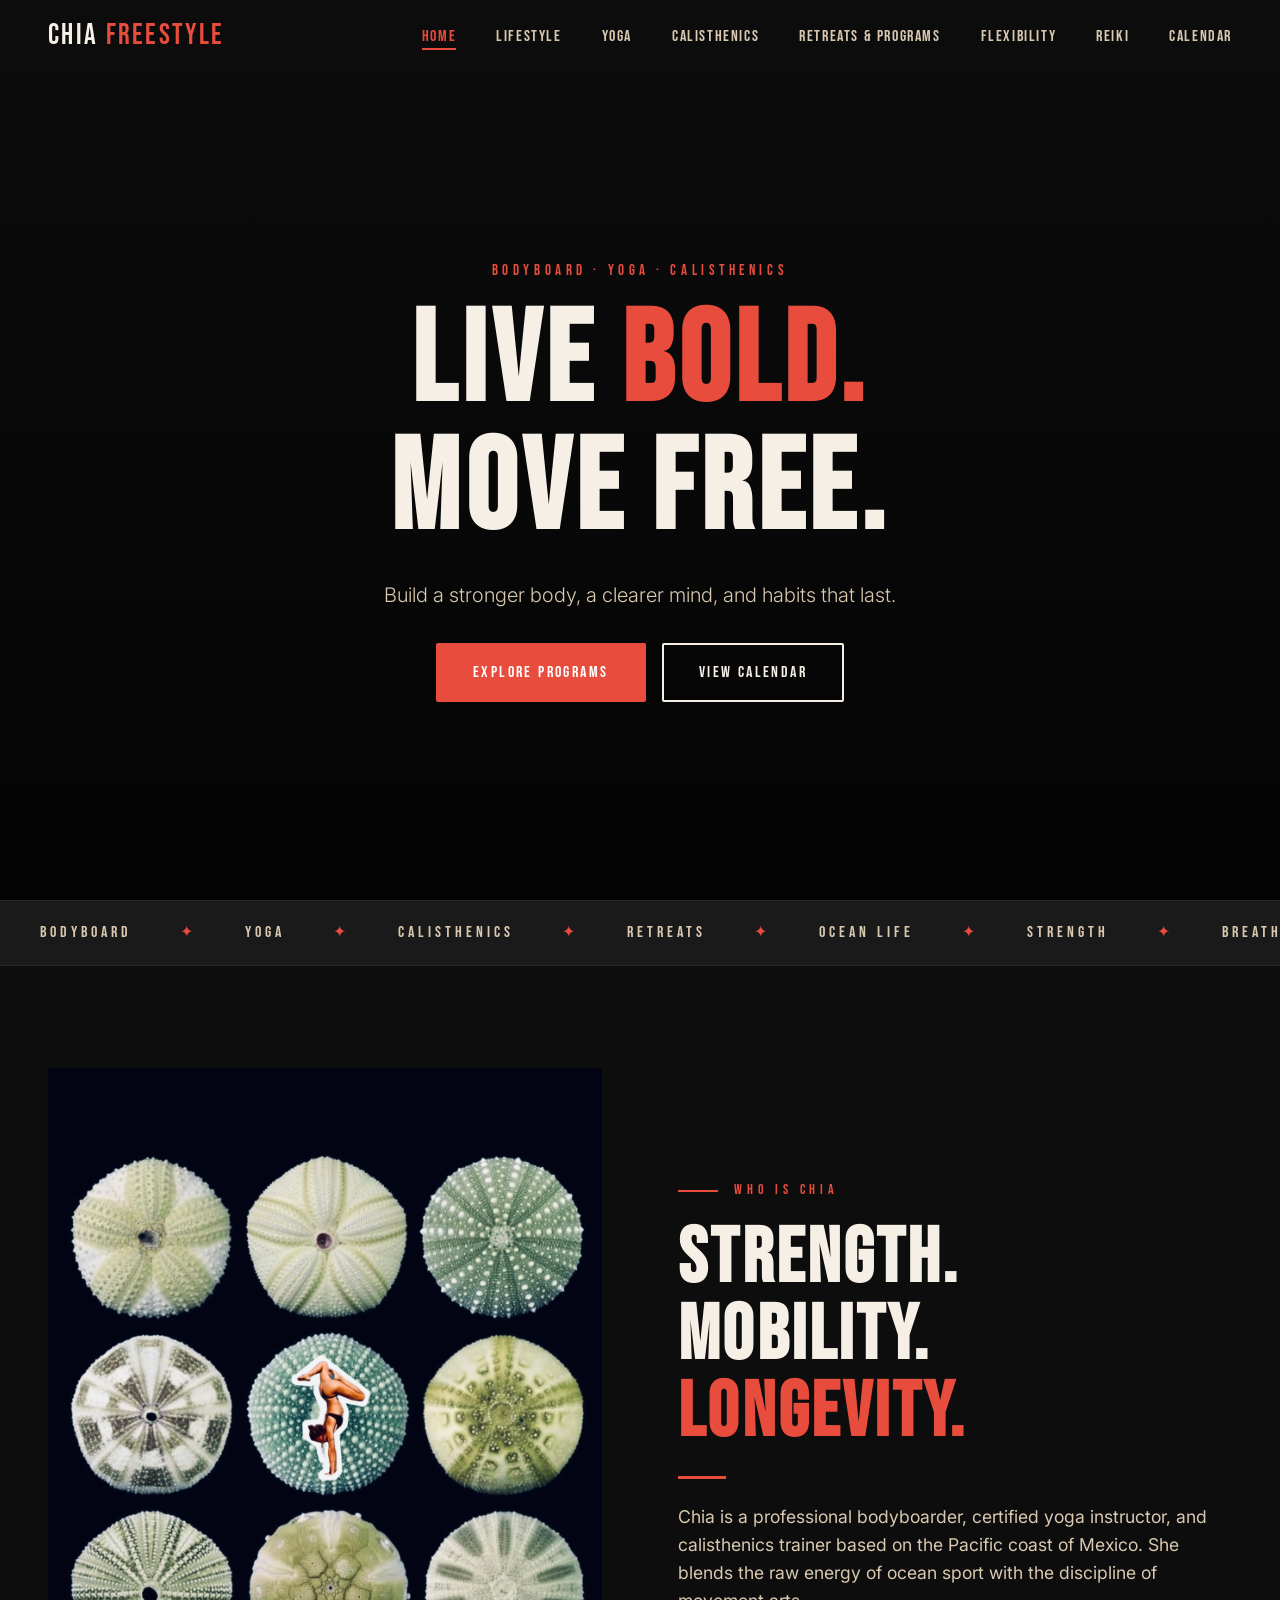
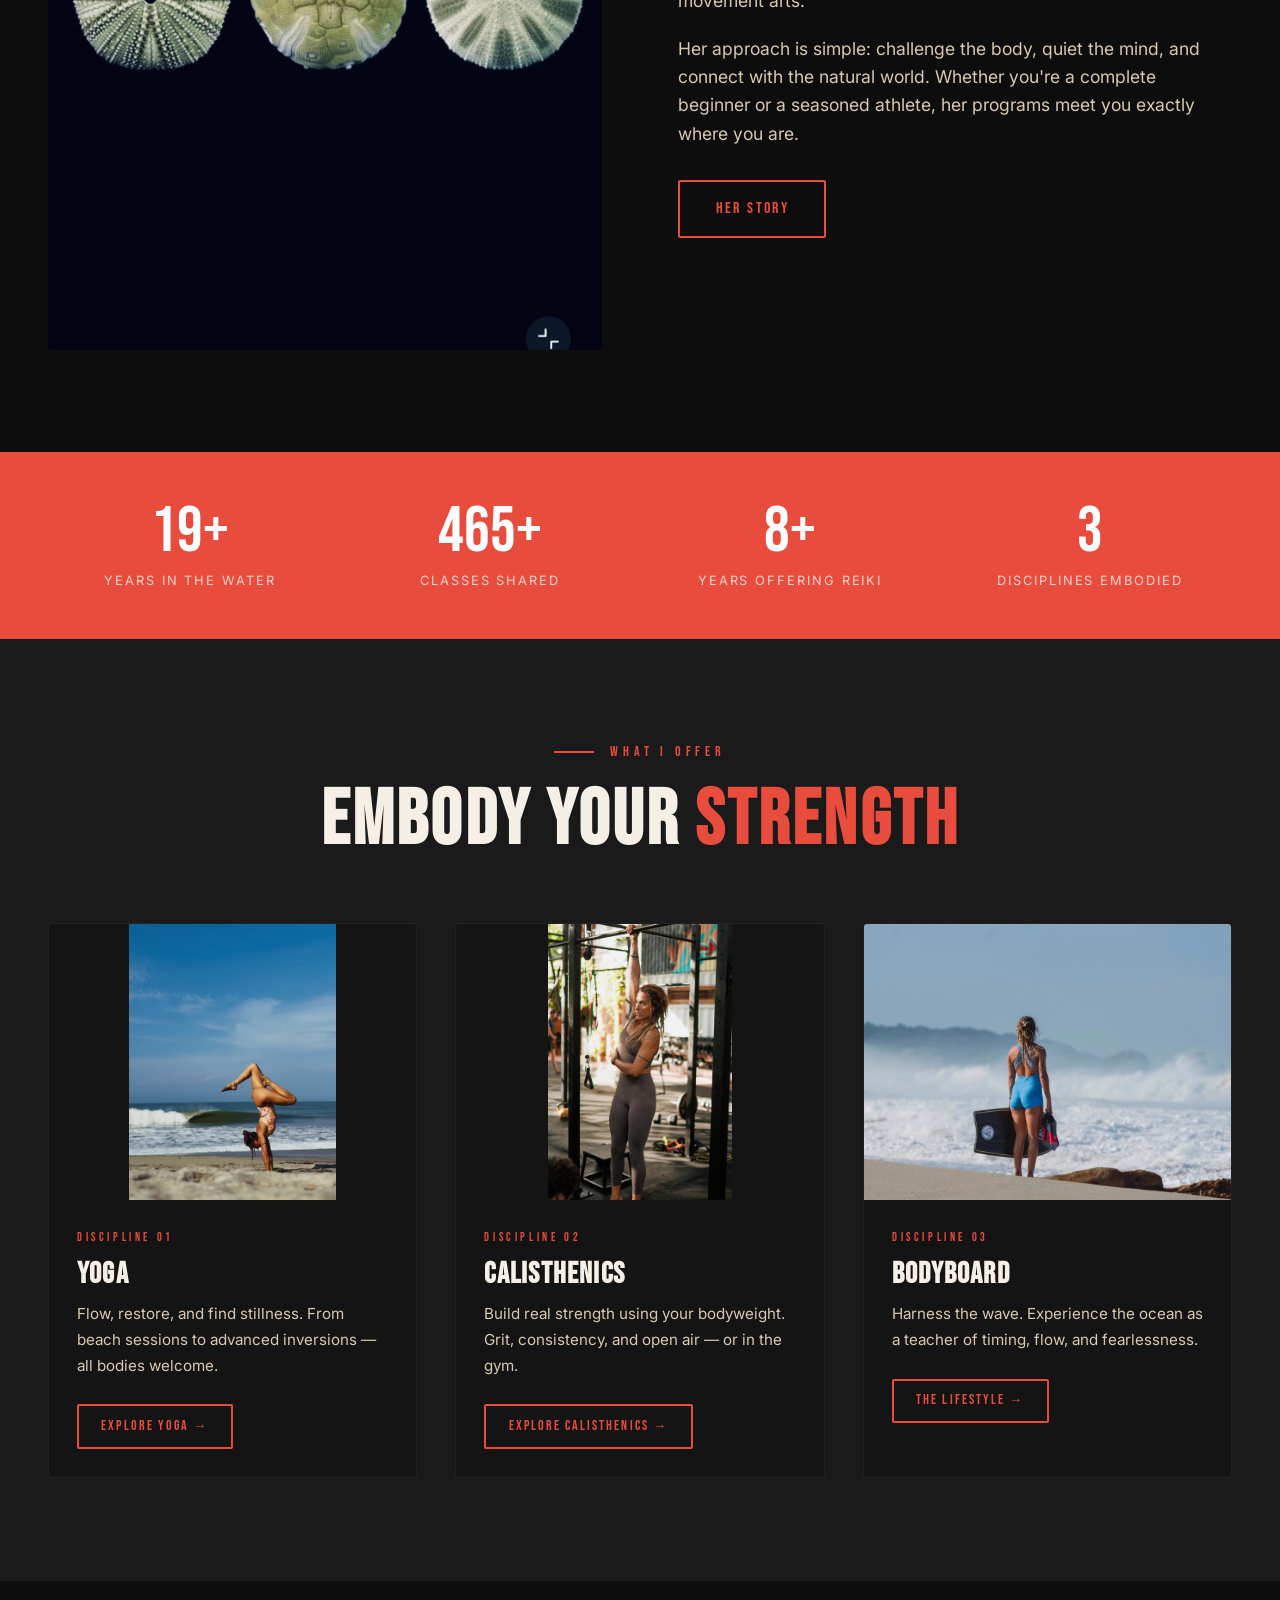
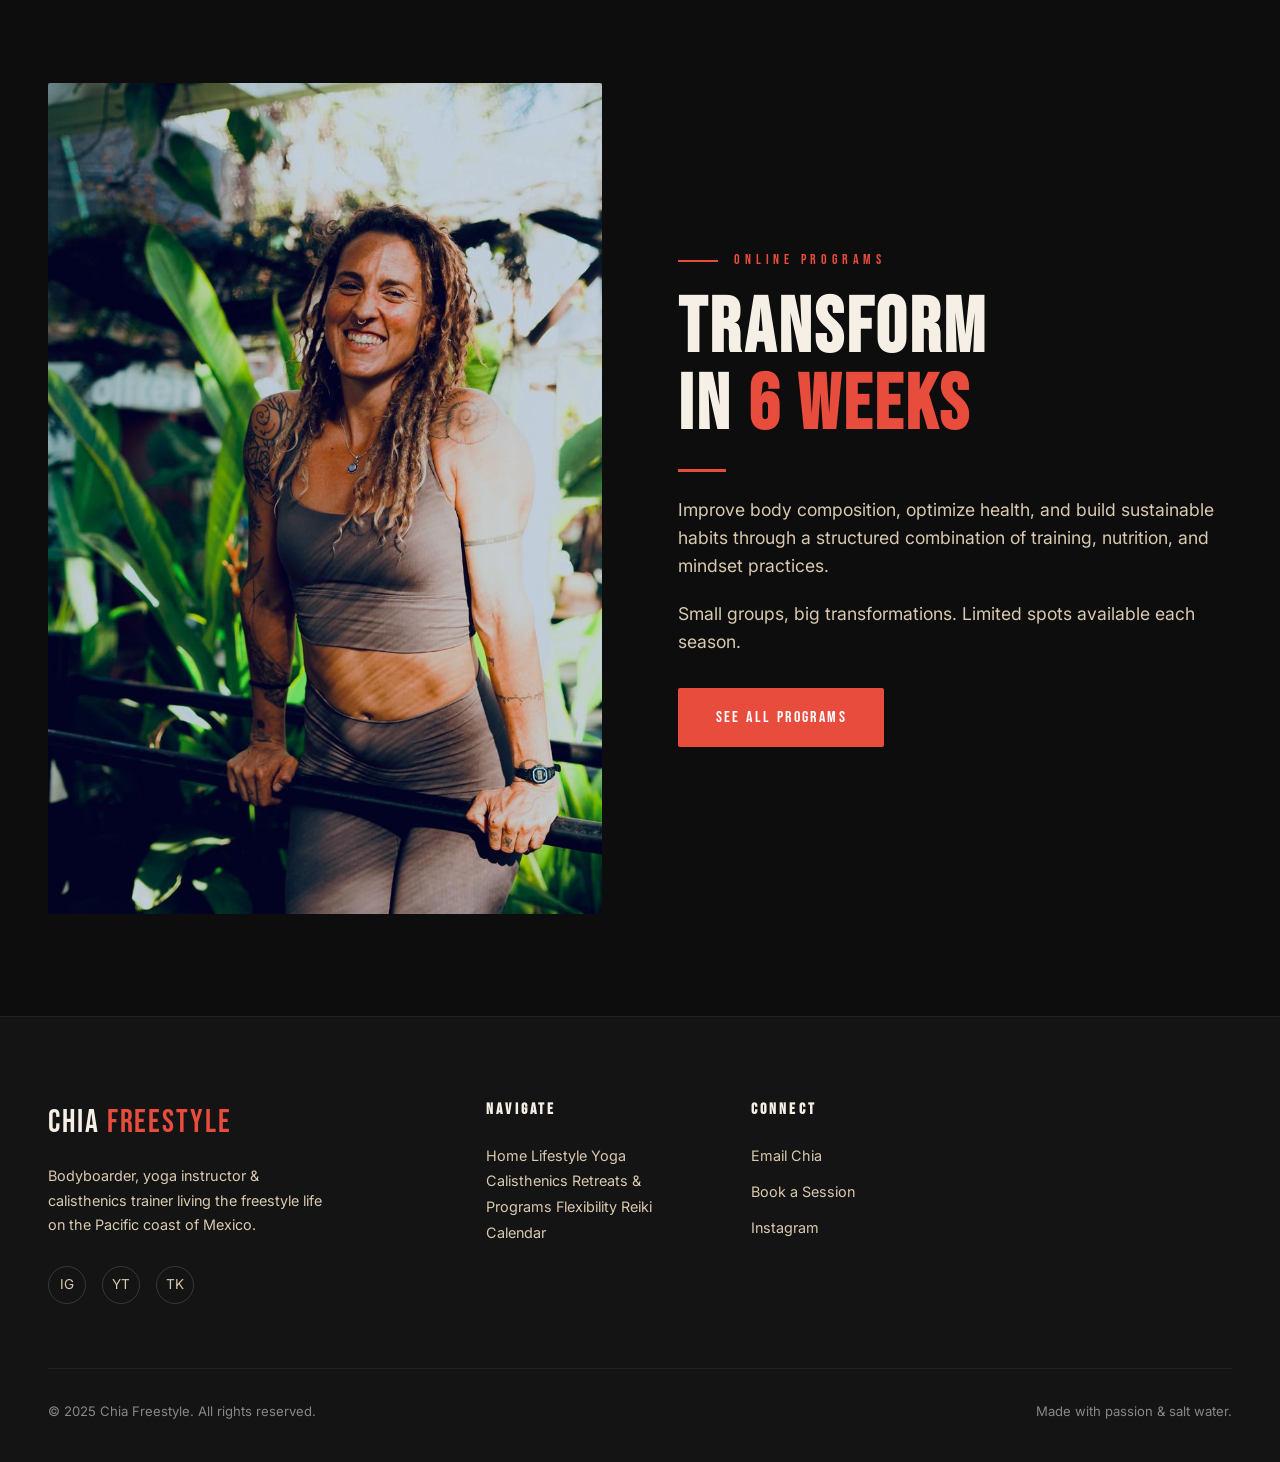
==== CHIAFREESTYLE/index.html @ 454214b7 "Add files via upload" ====
<!DOCTYPE html>
<html lang="en">
<head>
  <meta charset="UTF-8" />
  <meta name="viewport" content="width=device-width, initial-scale=1.0" />
  <title>Chia Freestyle — Bodyboarder · Yoga · Calisthenics</title>
  <meta name="description" content="Chia Freestyle — live bold, move free. Bodyboarding, yoga & calisthenics with Chia.">
  <link rel="preconnect" href="https://fonts.googleapis.com" />
  <link rel="preconnect" href="https://fonts.gstatic.com" crossorigin />
  <link rel="stylesheet" href="css/styles.css" />
</head>
<body>

  <!-- ===== NAVIGATION ===== -->
  <nav class="nav">
    <div class="nav__inner">
      <a href="index.html" class="nav__logo">CHIA <span>FREESTYLE</span></a>
      <ul class="nav__links">
        <li><a href="index.html">Home</a></li>
        <li><a href="lifestyle.html">Lifestyle</a></li>
        <li><a href="yoga.html">Yoga</a></li>
        <li><a href="calisthenics.html">Calisthenics</a></li>
        <li><a href="retreats.html">Retreats &amp; Programs</a></li>
        <li><a href="flexibility.html">Flexibility</a></li>
        <li><a href="reiki.html">Reiki</a></li>
        <li><a href="calendar.html">Calendar</a></li>
      </ul>
      <button class="nav__hamburger" aria-label="Toggle menu">
        <span></span><span></span><span></span>
      </button>
    </div>
  </nav>

  <!-- Mobile nav -->
  <div class="nav__mobile">
    <a href="index.html">Home</a>
    <a href="lifestyle.html">Lifestyle</a>
    <a href="yoga.html">Yoga</a>
    <a href="calisthenics.html">Calisthenics</a>
    <a href="retreats.html">Retreats &amp; Programs</a>
    <a href="flexibility.html">Flexibility</a>
    <a href="reiki.html">Reiki</a>
    <a href="calendar.html">Calendar</a>
  </div>

  <!-- ===== HERO ===== -->
  <section style="position:relative; min-height:100vh; display:flex; align-items:flex-end; overflow:hidden;">
    <video autoplay muted loop playsinline style="position:absolute; inset:0; width:100%; height:100%; object-fit:cover; object-position:center; z-index:0;">
      <source src="videos/Coach_-_Chia.mp4" type="video/mp4">
    </video>
    <div style="position:absolute; inset:0; background:linear-gradient(to bottom, rgba(0,0,0,0.1) 0%, rgba(0,0,0,0.3) 40%, rgba(0,0,0,0.75) 100%); z-index:1;"></div>
    <div style="position:relative; z-index:2; width:100%; text-align:center; padding: 0 1.5rem 6rem;">
      <span class="hero__tag" style="justify-content:center;">Bodyboard · Yoga · Calisthenics</span>
      <h1 class="hero__title" style="margin-top:1rem; font-size:clamp(3.5rem,10vw,9rem); line-height:1;">LIVE <span class="accent">BOLD.</span><br>MOVE FREE.</h1>
      <p class="hero__sub" style="max-width:520px; margin:1.25rem auto 0;">Build a stronger body, a clearer mind, and habits that last.</p>
      <div style="display:flex; gap:1rem; flex-wrap:wrap; justify-content:center; margin-top:2rem;">
        <a href="retreats.html" class="btn btn--primary">Explore Programs</a>
        <a href="calendar.html" class="btn btn--outline">View Calendar</a>
      </div>
    </div>
  </section>

  <!-- ===== MARQUEE ===== -->
  <div class="marquee-section">
    <div class="marquee-track">
      <span>BODYBOARD</span><span class="sep">✦</span>
      <span>YOGA</span><span class="sep">✦</span>
      <span>CALISTHENICS</span><span class="sep">✦</span>
      <span>RETREATS</span><span class="sep">✦</span>
      <span>OCEAN LIFE</span><span class="sep">✦</span>
      <span>STRENGTH</span><span class="sep">✦</span>
      <span>BREATHWORK</span><span class="sep">✦</span>
      <span>FREESTYLE</span><span class="sep">✦</span>
      <!-- duplicate for seamless loop -->
      <span>BODYBOARD</span><span class="sep">✦</span>
      <span>YOGA</span><span class="sep">✦</span>
      <span>CALISTHENICS</span><span class="sep">✦</span>
      <span>RETREATS</span><span class="sep">✦</span>
      <span>OCEAN LIFE</span><span class="sep">✦</span>
      <span>STRENGTH</span><span class="sep">✦</span>
      <span>BREATHWORK</span><span class="sep">✦</span>
      <span>FREESTYLE</span><span class="sep">✦</span>
    </div>
  </div>

  <!-- ===== INTRO / SPLIT ===== -->
  <section>
    <div class="container">
      <div class="split">
        <div class="split__img-wrap" data-anim="fade-left">
          <img src="images/photo-output (1).png" alt="Chia bodyboarding in blue outfit" class="split__img" />
        </div>
        <div data-anim="fade-right">
          <span class="section-label">Who is Chia</span>
          <h2>STRENGTH.<br>MOBILITY.<br><span class="accent">LONGEVITY.</span></h2>
          <div class="divider"></div>
          <p style="color:var(--sand); margin-bottom:1.25rem;">
            Chia is a professional bodyboarder, certified yoga instructor, and calisthenics trainer based on the Pacific coast of Mexico. She blends the raw energy of ocean sport with the discipline of movement arts.
          </p>
          <p style="color:var(--sand); margin-bottom:2rem;">
            Her approach is simple: challenge the body, quiet the mind, and connect with the natural world. Whether you're a complete beginner or a seasoned athlete, her programs meet you exactly where you are.
          </p>
          <a href="lifestyle.html" class="btn btn--outline-coral">Her Story</a>
        </div>
      </div>
    </div>
  </section>

  <!-- ===== STATS ===== -->
  <div class="stats">
    <div class="container">
      <div class="stats__grid">
        <div>
          <div class="stats__num" data-target="20" data-suffix="+">0+</div>
          <div class="stats__label">Years in the water</div>
        </div>
        <div>
          <div class="stats__num" data-target="500" data-suffix="+">0+</div>
          <div class="stats__label">Classes shared</div>
        </div>
        <div>
          <div class="stats__num" data-target="9" data-suffix="+">0+</div>
          <div class="stats__label">Years offering reiki</div>
        </div>
        <div>
          <div class="stats__num" data-target="3" data-suffix="">0</div>
          <div class="stats__label">Disciplines embodied</div>
        </div>
      </div>
    </div>
  </div>

  <!-- ===== WHAT I OFFER ===== -->
  <section style="background: var(--dark-2);">
    <div class="container">
      <div style="text-align:center; margin-bottom:4rem;" data-anim="fade-up">
        <span class="section-label" style="justify-content:center;">What I Offer</span>
        <h2>EMBODY YOUR <span class="accent">STRENGTH</span></h2>
      </div>

      <div class="grid-3">
        <div class="card" data-anim="fade-up" data-delay="1">
          <div class="card__img-wrap">
            <img src="images/F90CD285-112A-4609-BF13-C3DABAC34BC9.jpg" alt="Yoga handstand on beach" class="card__img" style="object-fit: contain; background: #141414;" />
          </div>
          <div class="card__body">
            <div class="card__tag">Discipline 01</div>
            <h3 class="card__title">Yoga</h3>
            <p class="card__text">Flow, restore, and find stillness. From beach sessions to advanced inversions — all bodies welcome.</p>
            <br>
            <a href="yoga.html" class="btn btn--outline-coral" style="font-size:0.85rem; padding:0.6rem 1.4rem;">Explore Yoga →</a>
          </div>
        </div>

        <div class="card" data-anim="fade-up" data-delay="3">
          <div class="card__img-wrap">
            <img src="images/chia-calisthenics.jpg" alt="Chia calisthenics training" class="card__img" style="object-fit: contain; background: #141414;" />
          </div>
          <div class="card__body">
            <div class="card__tag">Discipline 02</div>
            <h3 class="card__title">Calisthenics</h3>
            <p class="card__text">Build real strength using your bodyweight. Grit, consistency, and open air — or in the gym.</p>
            <br>
            <a href="calisthenics.html" class="btn btn--outline-coral" style="font-size:0.85rem; padding:0.6rem 1.4rem;">Explore Calisthenics →</a>
          </div>
        </div>

        <div class="card" data-anim="fade-up" data-delay="5">
          <div class="card__img-wrap">
            <img src="images/chia-bodyboard.jpg" alt="Chia with bodyboard looking at waves" class="card__img" />
          </div>
          <div class="card__body">
            <div class="card__tag">Discipline 03</div>
            <h3 class="card__title">Bodyboard</h3>
            <p class="card__text">Harness the wave. Experience the ocean as a teacher of timing, flow, and fearlessness.</p>
            <br>
            <a href="lifestyle.html" class="btn btn--outline-coral" style="font-size:0.85rem; padding:0.6rem 1.4rem;">The Lifestyle →</a>
          </div>
        </div>
      </div>
    </div>
  </section>

  <!-- ===== CTA — PROGRAMS ===== -->
  <section>
    <div class="container">
      <div class="split split--reverse">
        <div data-anim="fade-left">
          <span class="section-label">Online Programs</span>
          <h2>TRANSFORM<br>IN <span class="accent">6 WEEKS</span></h2>
          <div class="divider"></div>
          <p style="color:var(--sand); margin-bottom:1.25rem;">
            Improve body composition, optimize health, and build sustainable habits through a structured combination of training, nutrition, and mindset practices.
          </p>
          <p style="color:var(--sand); margin-bottom:2rem;">
            Small groups, big transformations. Limited spots available each season.
          </p>
          <a href="retreats.html" class="btn btn--primary">See All Programs</a>
        </div>
        <div class="split__img-wrap" data-anim="fade-right">
          <img src="images/chia-programs.jpg" alt="Chia smiling at outdoor gym" class="split__img" style="object-position: center top;" />
        </div>
      </div>
    </div>
  </section>

  <!-- ===== FOOTER ===== -->
  <footer>
    <div class="container">
      <div class="footer__grid">
        <div>
          <div class="footer__brand-name">CHIA <span>FREESTYLE</span></div>
          <p class="footer__tagline">Bodyboarder, yoga instructor &amp; calisthenics trainer living the freestyle life on the Pacific coast of Mexico.</p>
          <div class="footer__socials">
            <a href="#" aria-label="Instagram">IG</a>
            <a href="#" aria-label="YouTube">YT</a>
            <a href="#" aria-label="TikTok">TK</a>
          </div>
        </div>
        <div class="footer__col">
          <h5>Navigate</h5>
          <ul>
                    <li>    <a href="index.html">Home</a>
    <a href="lifestyle.html">Lifestyle</a>
    <a href="yoga.html">Yoga</a>
    <a href="calisthenics.html">Calisthenics</a>
    <a href="retreats.html">Retreats &amp; Programs</a>
    <a href="flexibility.html">Flexibility</a>
    <a href="reiki.html">Reiki</a>
    <a href="calendar.html">Calendar</a></li>
          </ul>
        </div>
        <div class="footer__col">
          <h5>Connect</h5>
          <ul>
            <li><a href="mailto:hello@chiafreestyle.com">Email Chia</a></li>
            <li><a href="calendar.html">Book a Session</a></li>
            <li><a href="#">Instagram</a></li>
          </ul>
        </div>
      </div>
      <div class="footer__bottom">
        <p>&copy; 2025 Chia Freestyle. All rights reserved.</p>
        <p>Made with passion &amp; salt water.</p>
      </div>
    </div>
  </footer>

  <script src="js/main.js"></script>
</body>
</html>
---- CHIAFREESTYLE/css/styles.css ----
/* =============================================
   CHIA FREESTYLE — Global Styles
   ============================================= */

@import url('https://fonts.googleapis.com/css2?family=Bebas+Neue&family=Inter:wght@300;400;500;600&display=swap');

/* --- Reset & Base --- */
*, *::before, *::after {
  box-sizing: border-box;
  margin: 0;
  padding: 0;
}

:root {
  --black:    #0d0d0d;
  --dark:     #141414;
  --dark-2:   #1a1a1a;
  --coral:    #e84c3d;
  --coral-lt: #ff6b5b;
  --cream:    #f5efe6;
  --sand:     #d9c9b0;
  --white:    #ffffff;
  --gray:     #888888;
  --nav-h:    72px;
  --font-display: 'Bebas Neue', Impact, sans-serif;
  --font-body:    'Inter', system-ui, sans-serif;
  --transition:   0.35s cubic-bezier(0.4, 0, 0.2, 1);
}

html {
  scroll-behavior: smooth;
  font-size: 16px;
}

body {
  background-color: var(--black);
  color: var(--cream);
  font-family: var(--font-body);
  font-weight: 400;
  line-height: 1.6;
  overflow-x: hidden;
}

img {
  max-width: 100%;
  display: block;
}

a {
  text-decoration: none;
  color: inherit;
}

ul { list-style: none; }

/* --- Typography --- */
h1, h2, h3, h4 {
  font-family: var(--font-display);
  letter-spacing: 0.04em;
  line-height: 1;
  text-transform: uppercase;
}

h1 { font-size: clamp(3.5rem, 10vw, 9rem); }
h2 { font-size: clamp(2.5rem, 6vw, 5.5rem); }
h3 { font-size: clamp(1.8rem, 4vw, 3rem); }
h4 { font-size: clamp(1.2rem, 2.5vw, 1.8rem); }

p { font-size: clamp(0.95rem, 1.5vw, 1.1rem); }

.accent { color: var(--coral); }
.cream  { color: var(--cream); }
.sand   { color: var(--sand); }

/* --- Layout --- */
.container {
  max-width: 1280px;
  margin: 0 auto;
  padding: 0 clamp(1.25rem, 4vw, 3rem);
}

section {
  padding: clamp(4rem, 8vw, 8rem) 0;
}

/* =============================================
   NAVIGATION
   ============================================= */
.nav {
  position: fixed;
  top: 0;
  left: 0;
  width: 100%;
  z-index: 1000;
  height: var(--nav-h);
  display: flex;
  align-items: center;
  background: rgba(13, 13, 13, 0.97);
  backdrop-filter: blur(12px);
  transition: background var(--transition), box-shadow var(--transition);
}

.nav.scrolled {
  background: rgba(13, 13, 13, 0.97);
  box-shadow: 0 1px 0 rgba(255,255,255,0.06);
  backdrop-filter: blur(12px);
}

.nav__inner {
  display: flex;
  align-items: center;
  justify-content: space-between;
  width: 100%;
  max-width: 1280px;
  margin: 0 auto;
  padding: 0 clamp(1.25rem, 4vw, 3rem);
}

.nav__logo {
  font-family: var(--font-display);
  font-size: 1.8rem;
  letter-spacing: 0.08em;
  color: var(--cream);
  transition: color var(--transition);
}

.nav__logo span { color: var(--coral); }
.nav__logo:hover { color: var(--coral); }

.nav__links {
  display: flex;
  gap: 2.5rem;
  align-items: center;
}

.nav__links a {
  font-family: var(--font-display);
  font-size: 1rem;
  letter-spacing: 0.1em;
  color: var(--sand);
  transition: color var(--transition);
  position: relative;
}

.nav__links a::after {
  content: '';
  position: absolute;
  bottom: -4px;
  left: 0;
  width: 0;
  height: 2px;
  background: var(--coral);
  transition: width var(--transition);
}

.nav__links a:hover,
.nav__links a.active {
  color: var(--coral);
}

.nav__links a:hover::after,
.nav__links a.active::after {
  width: 100%;
}

/* Hamburger */
.nav__hamburger {
  display: none;
  flex-direction: column;
  gap: 5px;
  cursor: pointer;
  padding: 4px;
  background: none;
  border: none;
  z-index: 1100;
}

.nav__hamburger span {
  display: block;
  width: 26px;
  height: 2px;
  background: var(--cream);
  border-radius: 2px;
  transition: transform var(--transition), opacity var(--transition), background var(--transition);
  transform-origin: center;
}

.nav__hamburger.open span:nth-child(1) {
  transform: translateY(7px) rotate(45deg);
}
.nav__hamburger.open span:nth-child(2) {
  opacity: 0;
  transform: scaleX(0);
}
.nav__hamburger.open span:nth-child(3) {
  transform: translateY(-7px) rotate(-45deg);
}

/* Mobile nav overlay */
.nav__mobile {
  position: fixed;
  inset: 0;
  background: var(--black);
  display: flex;
  flex-direction: column;
  align-items: center;
  justify-content: center;
  gap: 2.5rem;
  z-index: 999;
  opacity: 0;
  pointer-events: none;
  transition: opacity var(--transition);
}

.nav__mobile.open {
  opacity: 1;
  pointer-events: all;
}

.nav__mobile a {
  font-family: var(--font-display);
  font-size: clamp(2.5rem, 8vw, 4rem);
  letter-spacing: 0.08em;
  color: var(--cream);
  transition: color var(--transition);
}

.nav__mobile a:hover { color: var(--coral); }

/* =============================================
   HERO SECTIONS
   ============================================= */
.hero {
  position: relative;
  min-height: 100vh;
  display: flex;
  align-items: flex-end;
  padding-bottom: clamp(3rem, 6vw, 6rem);
  overflow: hidden;
}

.hero__bg {
  position: absolute;
  inset: 0;
  background-size: cover;
  background-position: center top;
  background-repeat: no-repeat;
  transform: scale(1.06);
  transition: transform 8s ease;
}

.hero.loaded .hero__bg {
  transform: scale(1);
}

.hero__overlay {
  position: absolute;
  inset: 0;
  background: linear-gradient(
    to top,
    rgba(13,13,13,0.92) 0%,
    rgba(13,13,13,0.5)  40%,
    rgba(13,13,13,0.15) 100%
  );
}

.hero__content {
  position: relative;
  z-index: 2;
  max-width: 900px;
}

.hero__tag {
  font-family: var(--font-display);
  font-size: 0.95rem;
  letter-spacing: 0.3em;
  color: var(--coral);
  margin-bottom: 1rem;
  display: block;
}

.hero__title {
  margin-bottom: 1.5rem;
  color: var(--cream);
}

.hero__sub {
  color: var(--sand);
  font-size: clamp(1rem, 2vw, 1.25rem);
  max-width: 560px;
  margin-bottom: 2.5rem;
  font-weight: 300;
}

/* =============================================
   BUTTONS
   ============================================= */
.btn {
  display: inline-flex;
  align-items: center;
  gap: 0.6rem;
  font-family: var(--font-display);
  font-size: 1rem;
  letter-spacing: 0.15em;
  padding: 0.9rem 2.2rem;
  border-radius: 2px;
  border: 2px solid transparent;
  cursor: pointer;
  transition: all var(--transition);
  text-transform: uppercase;
}

.btn--primary {
  background: var(--coral);
  color: var(--white);
  border-color: var(--coral);
}
.btn--primary:hover {
  background: transparent;
  color: var(--coral);
}

.btn--outline {
  background: transparent;
  color: var(--cream);
  border-color: var(--cream);
}
.btn--outline:hover {
  background: var(--cream);
  color: var(--black);
}

.btn--outline-coral {
  background: transparent;
  color: var(--coral);
  border-color: var(--coral);
}
.btn--outline-coral:hover {
  background: var(--coral);
  color: var(--white);
}

/* =============================================
   SECTION LABELS & DIVIDERS
   ============================================= */
.section-label {
  font-family: var(--font-display);
  font-size: 0.85rem;
  letter-spacing: 0.35em;
  color: var(--coral);
  display: flex;
  align-items: center;
  gap: 1rem;
  margin-bottom: 1.2rem;
}

.section-label::before {
  content: '';
  display: block;
  width: 2.5rem;
  height: 2px;
  background: var(--coral);
  flex-shrink: 0;
}

.divider {
  width: 3rem;
  height: 3px;
  background: var(--coral);
  margin: 1.5rem 0;
}

/* =============================================
   CARDS & GRIDS
   ============================================= */
.grid-2 {
  display: grid;
  grid-template-columns: repeat(2, 1fr);
  gap: clamp(1.5rem, 3vw, 3rem);
}

.grid-3 {
  display: grid;
  grid-template-columns: repeat(3, 1fr);
  gap: clamp(1.5rem, 3vw, 2.5rem);
}

.card {
  background: var(--dark);
  border: 1px solid rgba(255,255,255,0.06);
  border-radius: 4px;
  overflow: hidden;
  transition: transform var(--transition), border-color var(--transition);
}

.card:hover {
  transform: translateY(-6px);
  border-color: var(--coral);
}

.card__img {
  width: 100%;
  aspect-ratio: 4/3;
  object-fit: cover;
  transition: transform var(--transition);
}

.card:hover .card__img {
  transform: scale(1.04);
}

.card__img-wrap {
  overflow: hidden;
}

.card__body {
  padding: 1.75rem;
}

.card__tag {
  font-family: var(--font-display);
  font-size: 0.75rem;
  letter-spacing: 0.3em;
  color: var(--coral);
  margin-bottom: 0.75rem;
}

.card__title {
  font-size: clamp(1.4rem, 2.5vw, 1.9rem);
  color: var(--cream);
  margin-bottom: 0.75rem;
}

.card__text {
  color: var(--sand);
  font-size: 0.95rem;
  line-height: 1.7;
}

/* =============================================
   INTRO / SPLIT SECTIONS
   ============================================= */
.split {
  display: grid;
  grid-template-columns: 1fr 1fr;
  gap: clamp(3rem, 6vw, 7rem);
  align-items: center;
}

.split--reverse { direction: rtl; }
.split--reverse > * { direction: ltr; }

.split__img-wrap {
  position: relative;
  overflow: hidden;
  border-radius: 2px;
}

.split__img {
  width: 100%;
  height: 100%;
  object-fit: cover;
  min-height: 500px;
  transition: transform 0.6s ease;
}

.split__img-wrap:hover .split__img {
  transform: scale(1.04);
}

.split__accent {
  position: absolute;
  bottom: -1.5rem;
  right: -1.5rem;
  width: 60%;
  height: 60%;
  border: 3px solid var(--coral);
  border-radius: 2px;
  pointer-events: none;
  opacity: 0.5;
}

/* =============================================
   STATS BAR
   ============================================= */
.stats {
  background: var(--coral);
  padding: 3rem 0;
}

.stats__grid {
  display: grid;
  grid-template-columns: repeat(4, 1fr);
  text-align: center;
  gap: 1rem;
}

.stats__num {
  font-family: var(--font-display);
  font-size: clamp(2.5rem, 5vw, 4rem);
  color: var(--white);
  line-height: 1;
}

.stats__label {
  font-family: var(--font-body);
  font-size: 0.8rem;
  letter-spacing: 0.15em;
  color: rgba(255,255,255,0.75);
  text-transform: uppercase;
  margin-top: 0.4rem;
}

/* =============================================
   PAGE HERO (non-home)
   ============================================= */
.page-hero {
  position: relative;
  height: 100vh;
  min-height: 560px;
  display: flex;
  align-items: flex-end;
  padding-bottom: clamp(3rem, 5vw, 5rem);
  overflow: hidden;
}

.page-hero__bg {
  position: absolute;
  inset: 0;
  background-size: cover;
  background-position: center center;
}

.page-hero__overlay {
  position: absolute;
  inset: 0;
  background: linear-gradient(
    to top,
    rgba(13,13,13,0.75) 0%,
    rgba(13,13,13,0.25) 45%,
    rgba(13,13,13,0.10) 100%
  );
}

.page-hero__content {
  position: relative;
  z-index: 2;
}

/* =============================================
   MARQUEE / TICKER
   ============================================= */
.marquee-section {
  background: var(--dark-2);
  padding: 1.2rem 0;
  overflow: hidden;
  border-top: 1px solid rgba(255,255,255,0.05);
  border-bottom: 1px solid rgba(255,255,255,0.05);
}

.marquee-track {
  display: flex;
  width: max-content;
  animation: marquee 28s linear infinite;
}

.marquee-track span {
  font-family: var(--font-display);
  font-size: 1rem;
  letter-spacing: 0.25em;
  color: var(--sand);
  padding: 0 2.5rem;
  white-space: nowrap;
}

.marquee-track span.sep {
  color: var(--coral);
  padding: 0 0.5rem;
}

@keyframes marquee {
  from { transform: translateX(0); }
  to   { transform: translateX(-50%); }
}

/* =============================================
   QUOTE / PULL SECTION
   ============================================= */
.quote-section {
  background: var(--dark-2);
  text-align: center;
}

.quote-section blockquote {
  font-family: var(--font-display);
  font-size: clamp(2rem, 5vw, 4.5rem);
  color: var(--cream);
  line-height: 1.1;
  max-width: 900px;
  margin: 0 auto 1.5rem;
}

.quote-section cite {
  font-style: normal;
  font-family: var(--font-body);
  font-size: 0.9rem;
  letter-spacing: 0.2em;
  color: var(--coral);
  text-transform: uppercase;
}

/* =============================================
   PROGRAM / OFFERING CARDS
   ============================================= */
.offering {
  background: var(--dark);
  border-left: 3px solid var(--coral);
  padding: 2rem 2rem 2rem 2.5rem;
  border-radius: 0 4px 4px 0;
  transition: background var(--transition);
}

.offering:hover {
  background: var(--dark-2);
}

.offering__num {
  font-family: var(--font-display);
  font-size: 3.5rem;
  color: var(--coral);
  opacity: 0.25;
  line-height: 1;
  margin-bottom: 0.25rem;
}

.offering__title {
  font-family: var(--font-display);
  font-size: clamp(1.5rem, 2.5vw, 2rem);
  color: var(--cream);
  margin-bottom: 0.75rem;
}

.offering__text {
  color: var(--sand);
  font-size: 0.95rem;
  line-height: 1.7;
}

/* =============================================
   CALENDAR EMBED
   ============================================= */
.calendar-wrap {
  background: var(--dark);
  border-radius: 4px;
  overflow: hidden;
  border: 1px solid rgba(255,255,255,0.07);
  box-shadow: 0 20px 60px rgba(0,0,0,0.5);
}

.calendar-wrap iframe {
  display: block;
  width: 100%;
  border: none;
}

/* =============================================
   FOOTER
   ============================================= */
footer {
  background: var(--dark);
  border-top: 1px solid rgba(255,255,255,0.06);
  padding: 5rem 0 2.5rem;
}

.footer__grid {
  display: grid;
  grid-template-columns: 1.8fr 1fr 1fr 1fr;
  gap: 3rem;
  margin-bottom: 4rem;
}

.footer__brand-name {
  font-family: var(--font-display);
  font-size: 2rem;
  color: var(--cream);
  letter-spacing: 0.06em;
  margin-bottom: 1rem;
}

.footer__brand-name span { color: var(--coral); }

.footer__tagline {
  color: var(--sand);
  font-size: 0.9rem;
  line-height: 1.7;
  max-width: 280px;
  margin-bottom: 1.75rem;
}

.footer__socials {
  display: flex;
  gap: 1rem;
}

.footer__socials a {
  width: 38px;
  height: 38px;
  border: 1px solid rgba(255,255,255,0.15);
  border-radius: 50%;
  display: flex;
  align-items: center;
  justify-content: center;
  color: var(--sand);
  font-size: 0.85rem;
  transition: all var(--transition);
}

.footer__socials a:hover {
  border-color: var(--coral);
  color: var(--coral);
  transform: translateY(-3px);
}

.footer__col h5 {
  font-family: var(--font-display);
  font-size: 1rem;
  letter-spacing: 0.2em;
  color: var(--cream);
  margin-bottom: 1.25rem;
  text-transform: uppercase;
}

.footer__col ul {
  display: flex;
  flex-direction: column;
  gap: 0.65rem;
}

.footer__col ul a {
  color: var(--sand);
  font-size: 0.9rem;
  transition: color var(--transition);
}

.footer__col ul a:hover { color: var(--coral); }

.footer__bottom {
  border-top: 1px solid rgba(255,255,255,0.06);
  padding-top: 2rem;
  display: flex;
  justify-content: space-between;
  align-items: center;
  flex-wrap: wrap;
  gap: 1rem;
}

.footer__bottom p {
  color: var(--gray);
  font-size: 0.82rem;
}

.footer__bottom a {
  color: var(--coral);
  transition: opacity var(--transition);
}
.footer__bottom a:hover { opacity: 0.75; }

/* =============================================
   SCROLL ANIMATIONS
   ============================================= */
[data-anim] {
  opacity: 0;
  transition: opacity 0.7s ease, transform 0.7s ease;
}

[data-anim="fade-up"]   { transform: translateY(40px); }
[data-anim="fade-left"] { transform: translateX(-40px); }
[data-anim="fade-right"]{ transform: translateX(40px); }
[data-anim="scale"]     { transform: scale(0.92); }

[data-anim].visible {
  opacity: 1;
  transform: none;
}

/* Stagger delay helpers */
[data-delay="1"] { transition-delay: 0.1s; }
[data-delay="2"] { transition-delay: 0.2s; }
[data-delay="3"] { transition-delay: 0.3s; }
[data-delay="4"] { transition-delay: 0.4s; }
[data-delay="5"] { transition-delay: 0.5s; }
[data-delay="6"] { transition-delay: 0.6s; }

/* =============================================
   RESPONSIVE
   ============================================= */
@media (max-width: 1024px) {
  .footer__grid {
    grid-template-columns: 1fr 1fr;
  }
  .stats__grid {
    grid-template-columns: repeat(2, 1fr);
    gap: 2rem;
  }
}

@media (max-width: 768px) {
  .nav__links { display: none; }
  .nav__hamburger { display: flex; }

  .split {
    grid-template-columns: 1fr;
  }
  .split--reverse { direction: ltr; }
  .split__img { min-height: 320px; }
  .split__accent { display: none; }

  .grid-2, .grid-3 {
    grid-template-columns: 1fr;
  }

  .footer__grid {
    grid-template-columns: 1fr 1fr;
    gap: 2rem;
  }
}

@media (max-width: 540px) {
  .footer__grid {
    grid-template-columns: 1fr;
  }
  .footer__bottom {
    flex-direction: column;
    text-align: center;
  }
  .stats__grid {
    grid-template-columns: repeat(2, 1fr);
  }
}
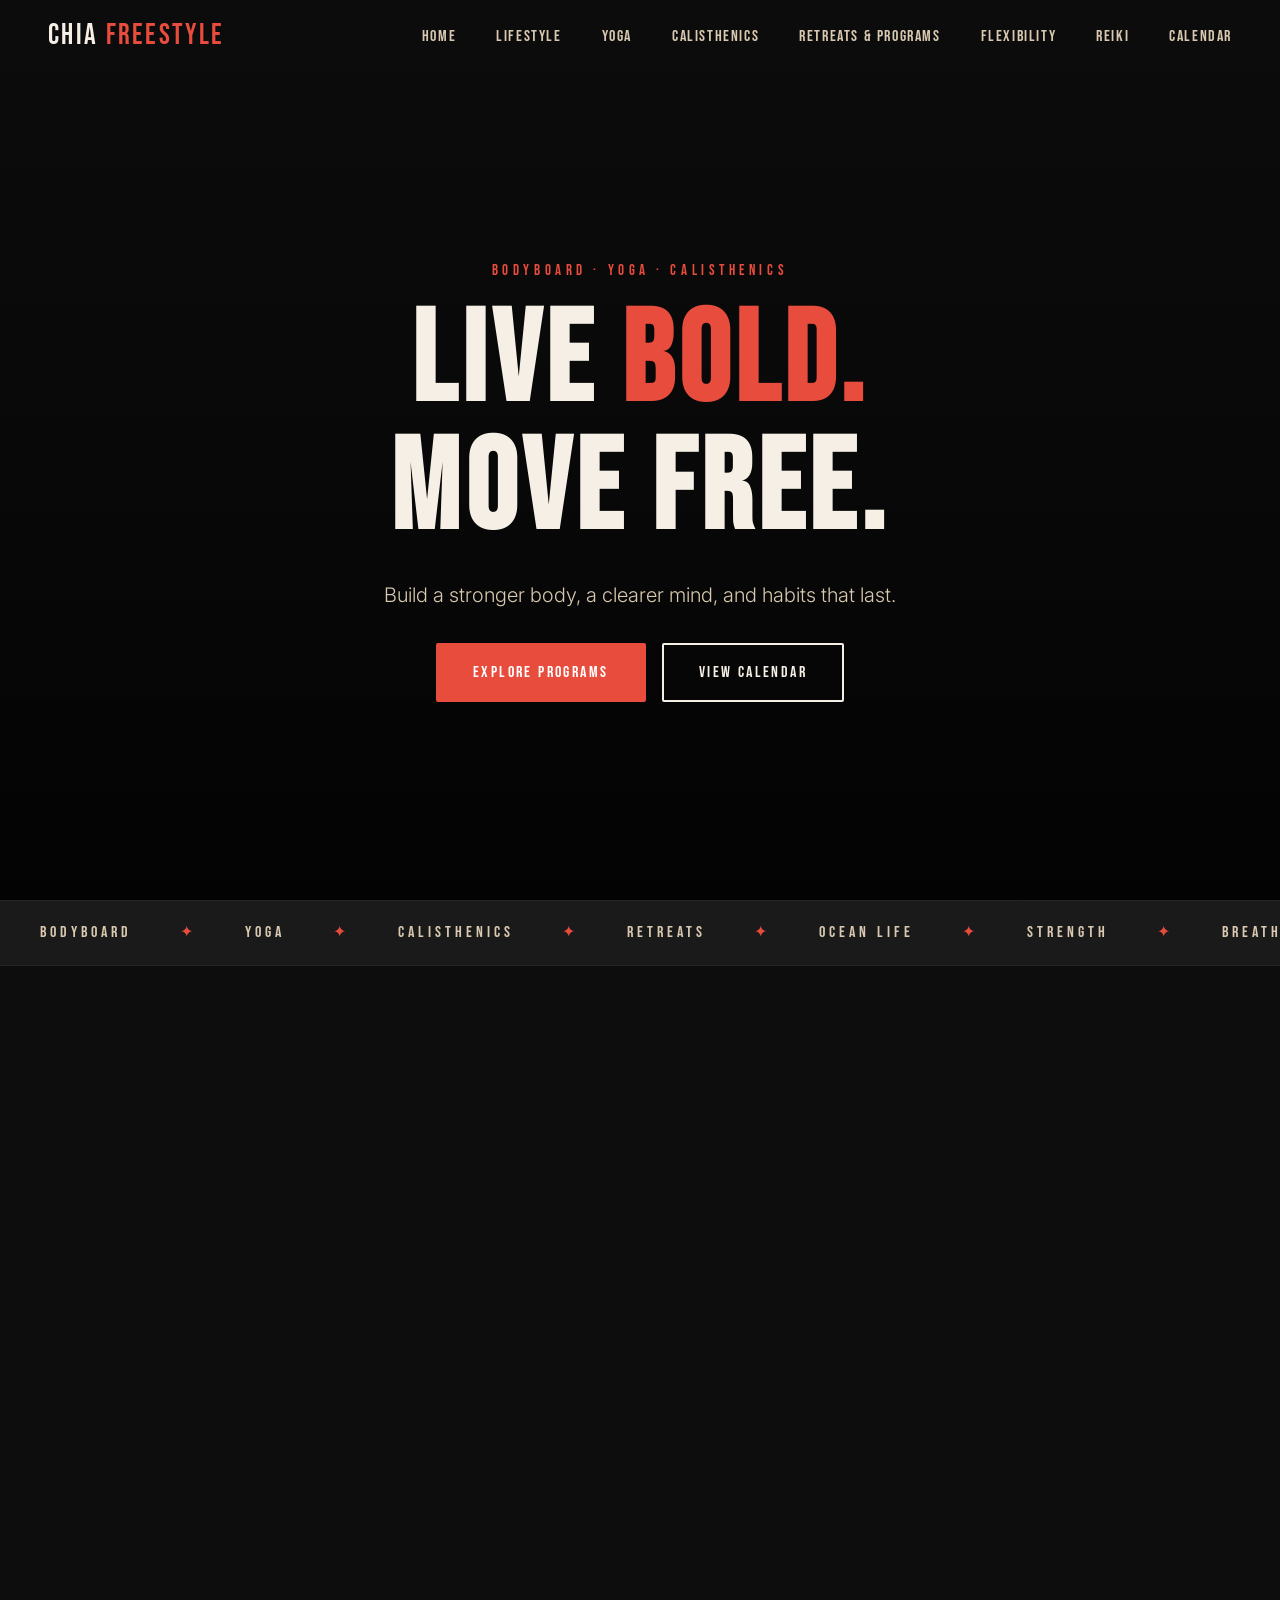
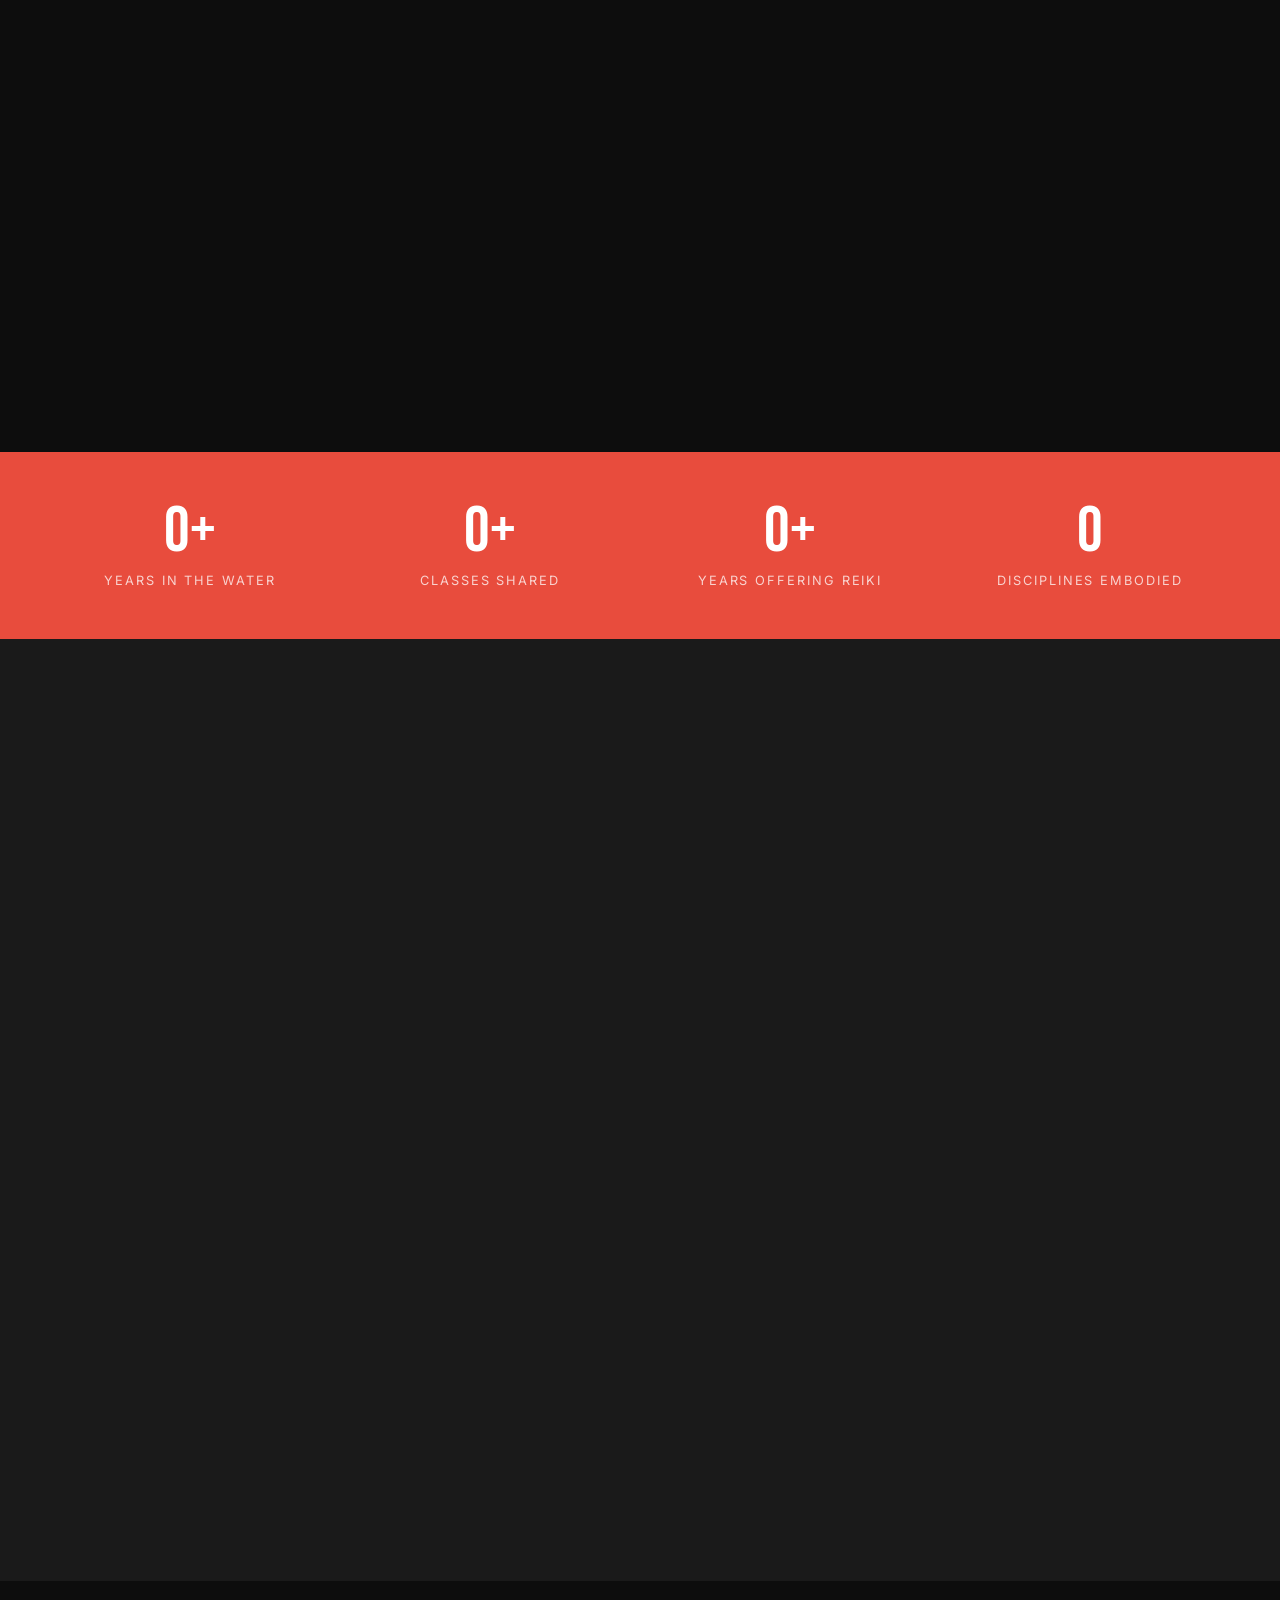
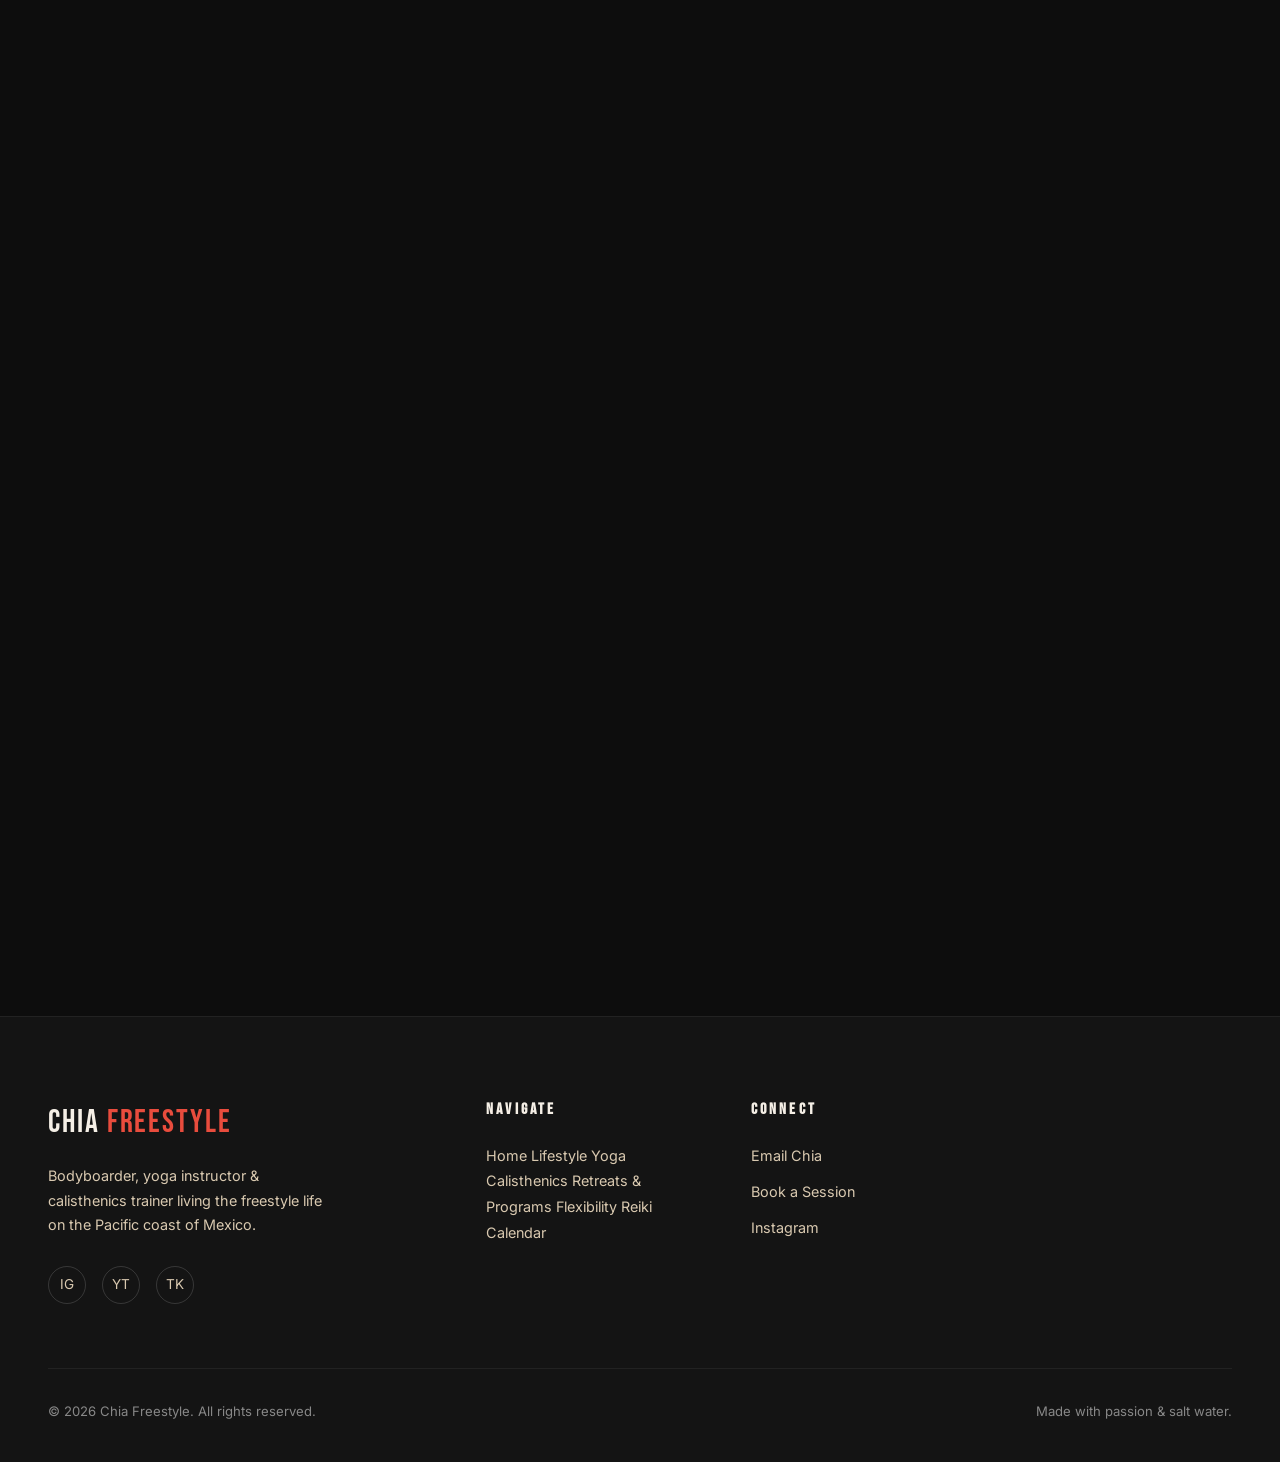
==== commit 37402b02: "Add files via upload" ====
--- a/CHIAFREESTYLE/index.html
+++ b/CHIAFREESTYLE/index.html
@@ -46,7 +46,7 @@
   <!-- ===== HERO ===== -->
   <section style="position:relative; min-height:100vh; display:flex; align-items:flex-end; overflow:hidden;">
     <video autoplay muted loop playsinline style="position:absolute; inset:0; width:100%; height:100%; object-fit:cover; object-position:center; z-index:0;">
-      <source src="videos/Coach_-_Chia.mp4" type="video/mp4">
+      <source src="videos/ChiaCoachClip.mp4" type="video/mp4">
     </video>
     <div style="position:absolute; inset:0; background:linear-gradient(to bottom, rgba(0,0,0,0.1) 0%, rgba(0,0,0,0.3) 40%, rgba(0,0,0,0.75) 100%); z-index:1;"></div>
     <div style="position:relative; z-index:2; width:100%; text-align:center; padding: 0 1.5rem 6rem;">
@@ -212,7 +212,7 @@
           <div class="footer__brand-name">CHIA <span>FREESTYLE</span></div>
           <p class="footer__tagline">Bodyboarder, yoga instructor &amp; calisthenics trainer living the freestyle life on the Pacific coast of Mexico.</p>
           <div class="footer__socials">
-            <a href="#" aria-label="Instagram">IG</a>
+            <a href="https://www.instagram.com/chiafreestyle?igsh=cDk4ZWR6ZjE5MnBi" aria-label="Instagram">IG</a>
             <a href="#" aria-label="YouTube">YT</a>
             <a href="#" aria-label="TikTok">TK</a>
           </div>
@@ -233,19 +233,17 @@
         <div class="footer__col">
           <h5>Connect</h5>
           <ul>
-            <li><a href="mailto:hello@chiafreestyle.com">Email Chia</a></li>
+            <li><a href="/cdn-cgi/l/email-protection#87efe2ebebe8c7e4efeee6e1f5e2e2f4f3feebe2a9e4e8ea">Email Chia</a></li>
             <li><a href="calendar.html">Book a Session</a></li>
-            <li><a href="#">Instagram</a></li>
+            <li><a href="https://www.instagram.com/chiafreestyle?igsh=cDk4ZWR6ZjE5MnBi">Instagram</a></li>
           </ul>
         </div>
       </div>
       <div class="footer__bottom">
-        <p>&copy; 2025 Chia Freestyle. All rights reserved.</p>
+        <p>&copy; 2026 Chia Freestyle. All rights reserved.</p>
         <p>Made with passion &amp; salt water.</p>
       </div>
     </div>
   </footer>
 
-  <script src="js/main.js"></script>
-</body>
-</html>
+  <scri
